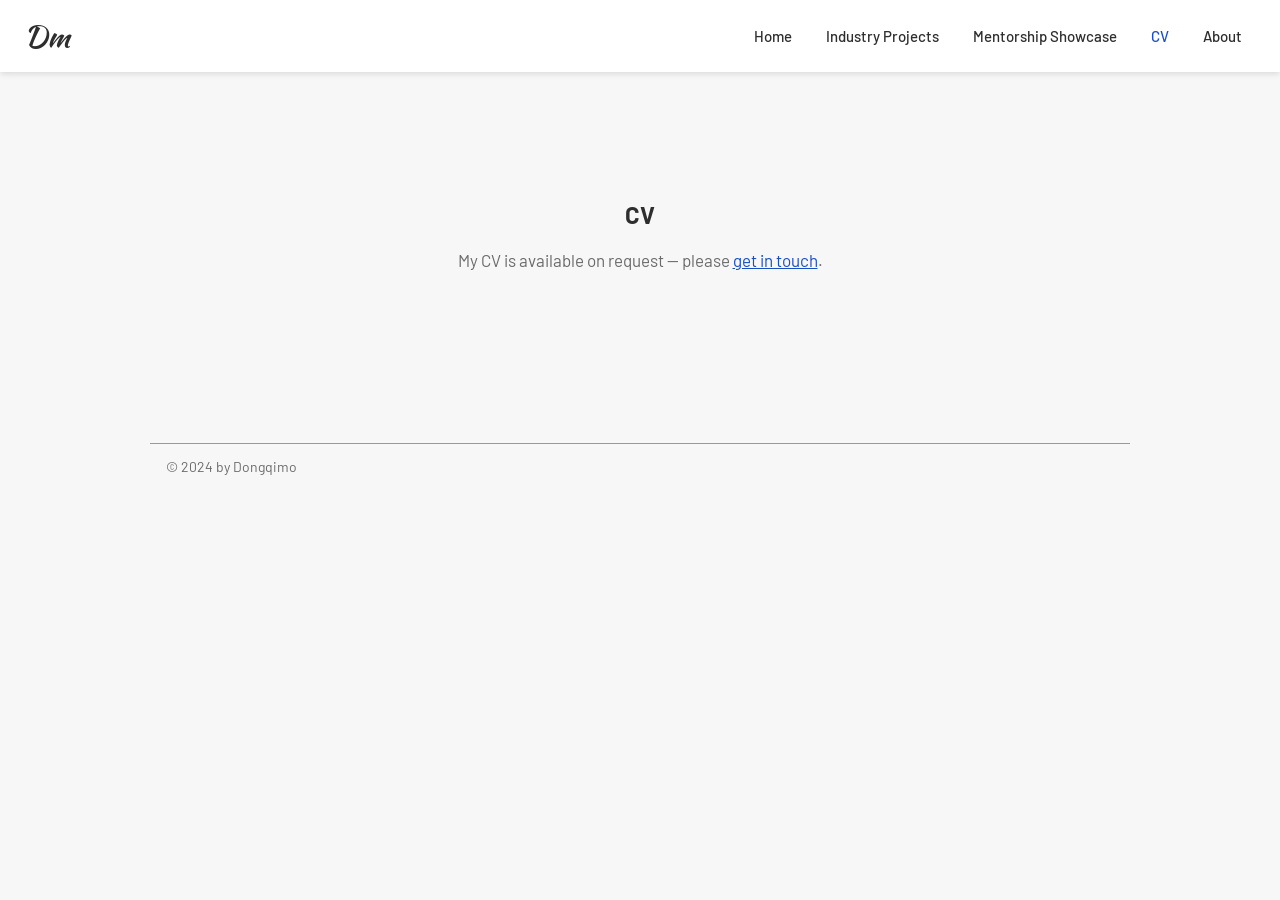
==== cv.html @ 8e10548a "Rebuild Wix portfolio as a static GitHub Pages site Co-Authored-By: Claude Opus 5.5 <noreply@anthrop" ====
<!doctype html>
<html lang="en">
<head>
<meta charset="utf-8">
<meta name="viewport" content="width=device-width, initial-scale=1">
<title>CV | Dongqi Mo</title>
<meta name="description" content="Dongqi Mo — UI/UX designer and XR researcher, MFA in Design, University of California, Davis.">
<link rel="preconnect" href="https://fonts.googleapis.com">
<link rel="preconnect" href="https://fonts.gstatic.com" crossorigin>
<link href="https://fonts.googleapis.com/css2?family=Barlow:wght@300;400;500;600;700&family=Kaushan+Script&display=swap" rel="stylesheet">
<link rel="stylesheet" href="css/style.css">
<link rel="icon" href="favicon.svg" type="image/svg+xml">
</head>
<body class="">
<header class="site-header">
  <div class="inner">
    <a class="logo" href="index.html" aria-label="Dongqi Mo — home">Dm</a>
    <nav class="nav" aria-label="Main">
      <a href="index.html">Home</a>
      <a href="industry-projects.html">Industry Projects</a>
      <a href="mentorship-showcase.html">Mentorship Showcase</a>
      <a href="cv.html" aria-current="page">CV</a>
      <a href="about.html">About</a>
    </nav>
  </div>
</header>
<main>
<div class="container">
  <div class="cv-empty">
    <h2>CV</h2>
    <!-- 把你的简历 PDF 放到仓库根目录并命名为 cv.pdf，然后删除下面这行注释符号，即可显示内嵌简历。
    <div class="embed" style="aspect-ratio: 8.5/11"><iframe src="cv.pdf" title="CV"></iframe></div>
    -->
    <p class="muted">My CV is available on request — please <a href="about.html">get in touch</a>.</p>
  </div>
</div>
</main>
<footer class="site-footer">
  <div class="container"><p>© 2024 by Dongqimo</p></div>
</footer>
</body>
</html>
---- css/style.css ----
/* Dongqi Mo — portfolio */
:root {
  --bg: #f7f7f7;
  --surface: #ffffff;
  --panel: #efefef;
  --text: #2f2e2e;
  --muted: #6b6b6b;
  --line: #d4d4d4;
  --link: #1a4fc4;
  --accent: #1a5fc4;
  --max: 980px;
  --header-h: 72px;
}
body.theme-family { --accent: #f2a900; }
body.theme-comb { --accent: #f06a1d; }

* { box-sizing: border-box; }
html { scroll-behavior: smooth; scroll-padding-top: calc(var(--header-h) + 16px); }
body {
  margin: 0;
  background: var(--bg);
  color: var(--text);
  font-family: "Barlow", "Helvetica Neue", Arial, sans-serif;
  font-size: 17px;
  line-height: 1.6;
  -webkit-font-smoothing: antialiased;
}
img, video, iframe { max-width: 100%; display: block; }
a { color: var(--link); }
h1, h2, h3, h4 { line-height: 1.25; margin: 0; }

/* ---------- header ---------- */
.site-header {
  position: sticky; top: 0; z-index: 10;
  background: var(--surface);
  box-shadow: 0 2px 6px rgba(0,0,0,.12);
}
.site-header .inner {
  max-width: 1440px; margin: 0 auto; padding: 0 24px;
  height: var(--header-h);
  display: flex; align-items: center; justify-content: space-between; gap: 16px;
}
.logo {
  font-family: "Kaushan Script", cursive;
  font-size: 30px; color: var(--text); text-decoration: none; line-height: 1;
}
.nav { display: flex; gap: 6px; flex-wrap: wrap; justify-content: flex-end; }
.nav a {
  color: var(--text); text-decoration: none; font-size: 15px; font-weight: 500;
  padding: 6px 14px; border-radius: 4px;
}
.nav a:hover { color: var(--link); }
.nav a[aria-current="page"] { color: var(--link); }

/* ---------- layout ---------- */
main { padding: 48px 0 32px; }
.container { max-width: var(--max); margin: 0 auto; padding: 0 16px; }
.section { margin-top: 64px; }
.section:first-child { margin-top: 0; }
.divider { border: 0; border-top: 1px solid var(--line); margin: 48px 0; }

.site-footer .container { border-top: 1px solid #9a9a9a; padding-top: 12px; padding-bottom: 32px; }
.site-footer p { margin: 0; color: var(--muted); font-size: 14px; }

/* ---------- home ---------- */
.intro { display: grid; grid-template-columns: 394fr 505fr; gap: 80px; align-items: start; }
.intro img { width: 100%; height: auto; aspect-ratio: 394/527; object-fit: cover; }
.intro p { margin: 0 0 1.4em; font-size: 18px; }
.intro strong { color: var(--link); }

.section-title { font-size: 30px; font-weight: 700; margin-bottom: 28px; }

.project-list { display: flex; flex-direction: column; gap: 56px; }
.project-item { display: grid; grid-template-columns: 450fr 505fr; gap: 25px; align-items: start; }
.project-item .thumb { display: block; overflow: hidden; }
.project-item .thumb img, .project-item .thumb video { width: 100%; height: auto; transition: transform .4s; }
.project-item .thumb:hover img, .project-item .thumb:hover video { transform: scale(1.03); }
.project-item h3 { font-size: 20px; font-weight: 600; margin-bottom: 14px; }
.project-item h3 a { color: var(--text); text-decoration: none; }
.project-item h3 a:hover { text-decoration: underline; }
.project-item h3 .view { color: var(--link); text-decoration: underline; }
.project-item ul { margin: 0; padding-left: 24px; color: var(--muted); font-weight: 300; }
.project-item li { margin-bottom: 4px; }

/* ---------- industry projects ---------- */
.site-grid { display: grid; grid-template-columns: 1fr 1fr; gap: 40px 48px; }
.site-card { display: block; text-align: center; color: var(--text); text-decoration: none; }
.site-card img { width: 100%; aspect-ratio: 2.1/1; object-fit: cover; object-position: top; box-shadow: 0 1px 4px rgba(0,0,0,.12); transition: box-shadow .3s; }
.site-card:hover img { box-shadow: 0 6px 20px rgba(0,0,0,.18); }
.site-card span { display: inline-block; margin-top: 14px; font-size: 20px; text-decoration: underline; }

/* ---------- mentorship ---------- */
.lead-row { display: grid; grid-template-columns: 160px 1fr; gap: 24px; }
.lead-row h2 { font-size: 24px; }
.lead-row p { margin: 0; }
.subhead { font-size: 24px; font-weight: 700; margin-bottom: 16px; }
.mosaic { display: grid; gap: 0; }
.mosaic img { width: 100%; height: 100%; object-fit: cover; }
.mosaic.cols-3 { grid-template-columns: repeat(3, 1fr); }
.mosaic.cols-2 { grid-template-columns: repeat(2, 1fr); }

/* ---------- about ---------- */
.about { max-width: 640px; margin: 40px auto 0; text-align: center; }
.about p { font-size: 18px; }
.contact-grid { display: grid; grid-template-columns: repeat(3, 1fr); gap: 24px; margin-top: 48px; text-align: center; }
.contact-grid h3 { font-size: 20px; margin-bottom: 8px; }
.contact-grid a { color: var(--text); }
.contact-grid img { width: 25px; height: 25px; margin: 0 auto; }

.cv-empty { text-align: center; padding: 80px 0 120px; }
.cv-empty h2 { font-size: 24px; margin-bottom: 12px; }
.button {
  display: inline-block; padding: 10px 22px; border-radius: 4px;
  background: var(--link); color: #fff; text-decoration: none; font-weight: 600;
}

/* ---------- case study pages ---------- */
.cs-hero img, .cs-hero video { width: 100%; height: auto; }
.cs-meta { display: grid; grid-template-columns: 1fr 1fr; gap: 24px; margin-top: 20px; }
.cs-meta h2 { font-size: 24px; }
.cs-meta p { margin: 4px 0 0; font-size: 14px; color: var(--muted); }

.label { font-size: 13px; font-weight: 700; text-transform: uppercase; letter-spacing: .02em; margin-bottom: 8px; }
.label.plain { text-transform: none; }
.headline { font-size: 26px; font-weight: 700; color: var(--accent); margin-bottom: 20px; }
.prose p { margin: 0 0 1em; }
.prose ul, ul.bullets { padding-left: 22px; margin: 0; }
.prose li, ul.bullets li { margin-bottom: 14px; }
.hl { color: var(--accent); }
.hl-b { color: var(--accent); font-weight: 700; }
.muted { color: var(--muted); }
.light { font-weight: 300; }

.tech { display: flex; align-items: center; gap: 36px; flex-wrap: wrap; margin-top: 12px; }
.tech img { height: auto; }

/* grey insight panels: big title left, text right */
.panels { display: flex; flex-direction: column; gap: 32px; }
.panel { display: grid; grid-template-columns: 1fr 1fr; gap: 32px; align-items: center; background: var(--panel); padding: 44px 24px; }
.panel h2 { font-size: 22px; font-weight: 700; text-transform: uppercase; }
.panel .body { font-weight: 300; }
.panel .body p { margin: 0 0 1em; }
.panel .body p:last-child { margin-bottom: 0; }
.panel .body b { color: var(--accent); font-weight: 700; }
.panel.no-bg { background: transparent; }

/* feature rows: text + phone images */
.feature { display: grid; grid-template-columns: 1fr 1fr; gap: 40px; align-items: center; margin: 56px 0; }
.feature.reverse .feature-text { order: 2; }
.feature-text { padding: 0 24px; }
.feature-text h3 { font-size: 18px; font-weight: 700; color: var(--accent); margin-bottom: 14px; }
.feature-text li { font-weight: 300; }
.feature-media { display: flex; justify-content: center; gap: 14px; position: relative; }
.feature-media img, .feature-media video { width: auto; max-height: 420px; position: relative; z-index: 1; }
.feature-media.blob::before {
  content: ""; position: absolute; width: 300px; max-width: 80%; aspect-ratio: 1; border-radius: 50%;
  background: color-mix(in srgb, var(--accent) 35%, white); top: 50%; left: 50%; transform: translate(-50%, -50%);
}

.proto { display: grid; grid-template-columns: 1fr 1fr; gap: 40px; align-items: center; margin: 48px 0; }
.proto.reverse .proto-text { order: -1; }
.proto-media { display: flex; align-items: center; justify-content: space-between; gap: 12px; }
.proto-media img { width: 40%; height: auto; }
.proto-media .arrow { font-size: 40px; line-height: 1; color: var(--text); }
.proto-text h3 { font-size: 18px; font-weight: 700; margin-bottom: 12px; }
.proto-text li { font-weight: 300; }

.row { display: flex; gap: 16px; align-items: flex-start; justify-content: space-between; }
.row > * { min-width: 0; }
.row img { width: 100%; height: auto; }
.screens { display: grid; gap: 12px; grid-template-columns: repeat(var(--n, 5), 1fr); }
.screens img { width: 100%; height: auto; }
.logos { display: flex; align-items: center; justify-content: space-around; gap: 24px; flex-wrap: wrap; margin: 24px 0 32px; }
.logos img { max-height: 110px; width: auto; }

.split { display: grid; grid-template-columns: 347fr 590fr; gap: 44px; align-items: start; }
.split figure { margin: 0; text-align: center; }
.split figcaption { color: var(--muted); font-size: 14px; margin-top: 8px; }

.full-bleed { width: 100vw; position: relative; left: 50%; margin-left: -50vw; }
.full-bleed img { width: 100%; height: auto; }

.embed { position: relative; width: 100%; aspect-ratio: 16/9; background: #000; }
.embed iframe { position: absolute; inset: 0; width: 100%; height: 100%; border: 0; }
.embed.figma { background: #fff; border: 1px solid rgba(0,0,0,.1); }

/* comb page extras */
.num { color: var(--accent); font-size: 26px; font-weight: 700; line-height: 1.1; }
.solutions { display: grid; grid-template-columns: 200px repeat(3, 1fr); gap: 20px; align-items: start; }
.solutions h2 { font-size: 22px; text-transform: uppercase; padding-top: 34px; }
.solutions .n { font-size: 18px; margin-bottom: 8px; }
.solutions p { margin: 0; font-weight: 300; }

.process-steps { display: grid; grid-template-columns: repeat(4, 1fr); text-align: center; font-size: 14px; }
.process-steps b { display: block; font-size: 14px; }
.process-steps span { display: block; color: var(--muted); font-weight: 300; }

.chart-wrap { display: grid; grid-template-columns: 1fr 1fr; gap: 48px; align-items: end; }
.bars { display: flex; align-items: flex-end; gap: 16px; height: 220px; padding: 0 8px; }
.bar { flex: 1; display: flex; flex-direction: column; align-items: center; height: 100%; justify-content: flex-end; }
.bar .fill { width: 100%; color: #fff; font-weight: 600; text-align: center; font-size: 14px; display: flex; align-items: flex-end; justify-content: center; padding-bottom: 4px; }
.bar .key { margin-top: 6px; font-weight: 600; }
.legend { list-style: none; margin: 0; padding: 0; }
.legend li { display: flex; gap: 14px; margin-bottom: 10px; color: var(--muted); }
.legend li b { width: 14px; font-weight: 500; }
.legend li.em { font-weight: 700; }

.personas { display: grid; grid-template-columns: 1fr 1fr; gap: 32px; }
.persona { display: grid; grid-template-columns: 1fr 1fr; gap: 16px; align-items: center; }
.persona figure { margin: 0; text-align: center; font-size: 14px; }
.persona figure img { width: 100%; max-width: 200px; margin: 0 auto 8px; border-radius: 50%; }
.persona .cards { display: flex; flex-direction: column; gap: 12px; }
.persona .card { background: #efefef; border-radius: 10px; padding: 10px 12px; font-size: 13px; color: var(--muted); line-height: 1.45; }
.persona .card b { display: block; color: var(--text); margin-bottom: 4px; }

.compare { display: grid; grid-template-columns: 2fr 1fr; gap: 24px; align-items: center; }
.compare .box { border-radius: 14px; padding: 16px 22px; margin-bottom: 20px; font-size: 14px; }
.compare .box.good { background: #e8f5ec; }
.compare .box.bad { background: #fbe1d4; }
.compare .box b { display: block; margin-bottom: 6px; }
.compare .box ul { margin: 0; padding-left: 20px; color: var(--muted); }
.compare .box li { margin-bottom: 4px; }

.design-system { display: flex; flex-direction: column; gap: 24px; background: #fff; padding: 24px; }
.ds-row { display: flex; gap: 24px; align-items: center; justify-content: space-between; }
.ds-row img { height: auto; min-width: 0; }
.stack { display: flex; flex-direction: column; gap: 12px; }

.strip { display: flex; gap: 10px; overflow-x: auto; padding-bottom: 8px; scroll-snap-type: x mandatory; }
.strip img { width: 163px; flex: 0 0 auto; height: auto; scroll-snap-align: start; }

.longform img { width: 100%; height: auto; margin-bottom: 23px; }

/* ---------- responsive ---------- */
@media (max-width: 820px) {
  :root { --header-h: auto; }
  body { font-size: 16px; }
  .site-header .inner { flex-direction: column; align-items: flex-start; padding: 10px 16px; gap: 4px; }
  .nav { justify-content: flex-start; gap: 0; margin-left: -10px; }
  .nav a { padding: 4px 10px; font-size: 14px; }
  main { padding-top: 28px; }
  .intro, .project-item, .site-grid, .lead-row, .panel, .feature, .proto, .split,
  .chart-wrap, .personas, .compare, .contact-grid { grid-template-columns: 1fr; }
  .intro { gap: 28px; }
  .feature.reverse .feature-text, .proto.reverse .proto-text { order: 0; }
  .feature-text { padding: 0; }
  .panel { gap: 12px; padding: 28px 20px; }
  .solutions { grid-template-columns: 1fr; }
  .solutions h2 { padding-top: 0; }
  .screens { grid-template-columns: repeat(3, 1fr); }
  .process-steps { grid-template-columns: repeat(2, 1fr); gap: 16px; }
  .ds-row { flex-wrap: wrap; justify-content: center; }
  .ds-row img { max-width: 45%; }
  .row { flex-wrap: wrap; justify-content: center; }
  .mosaic.cols-3 { grid-template-columns: 1fr; }
  .mosaic.cols-2 { grid-template-columns: 1fr; }
  .section { margin-top: 44px; }
}
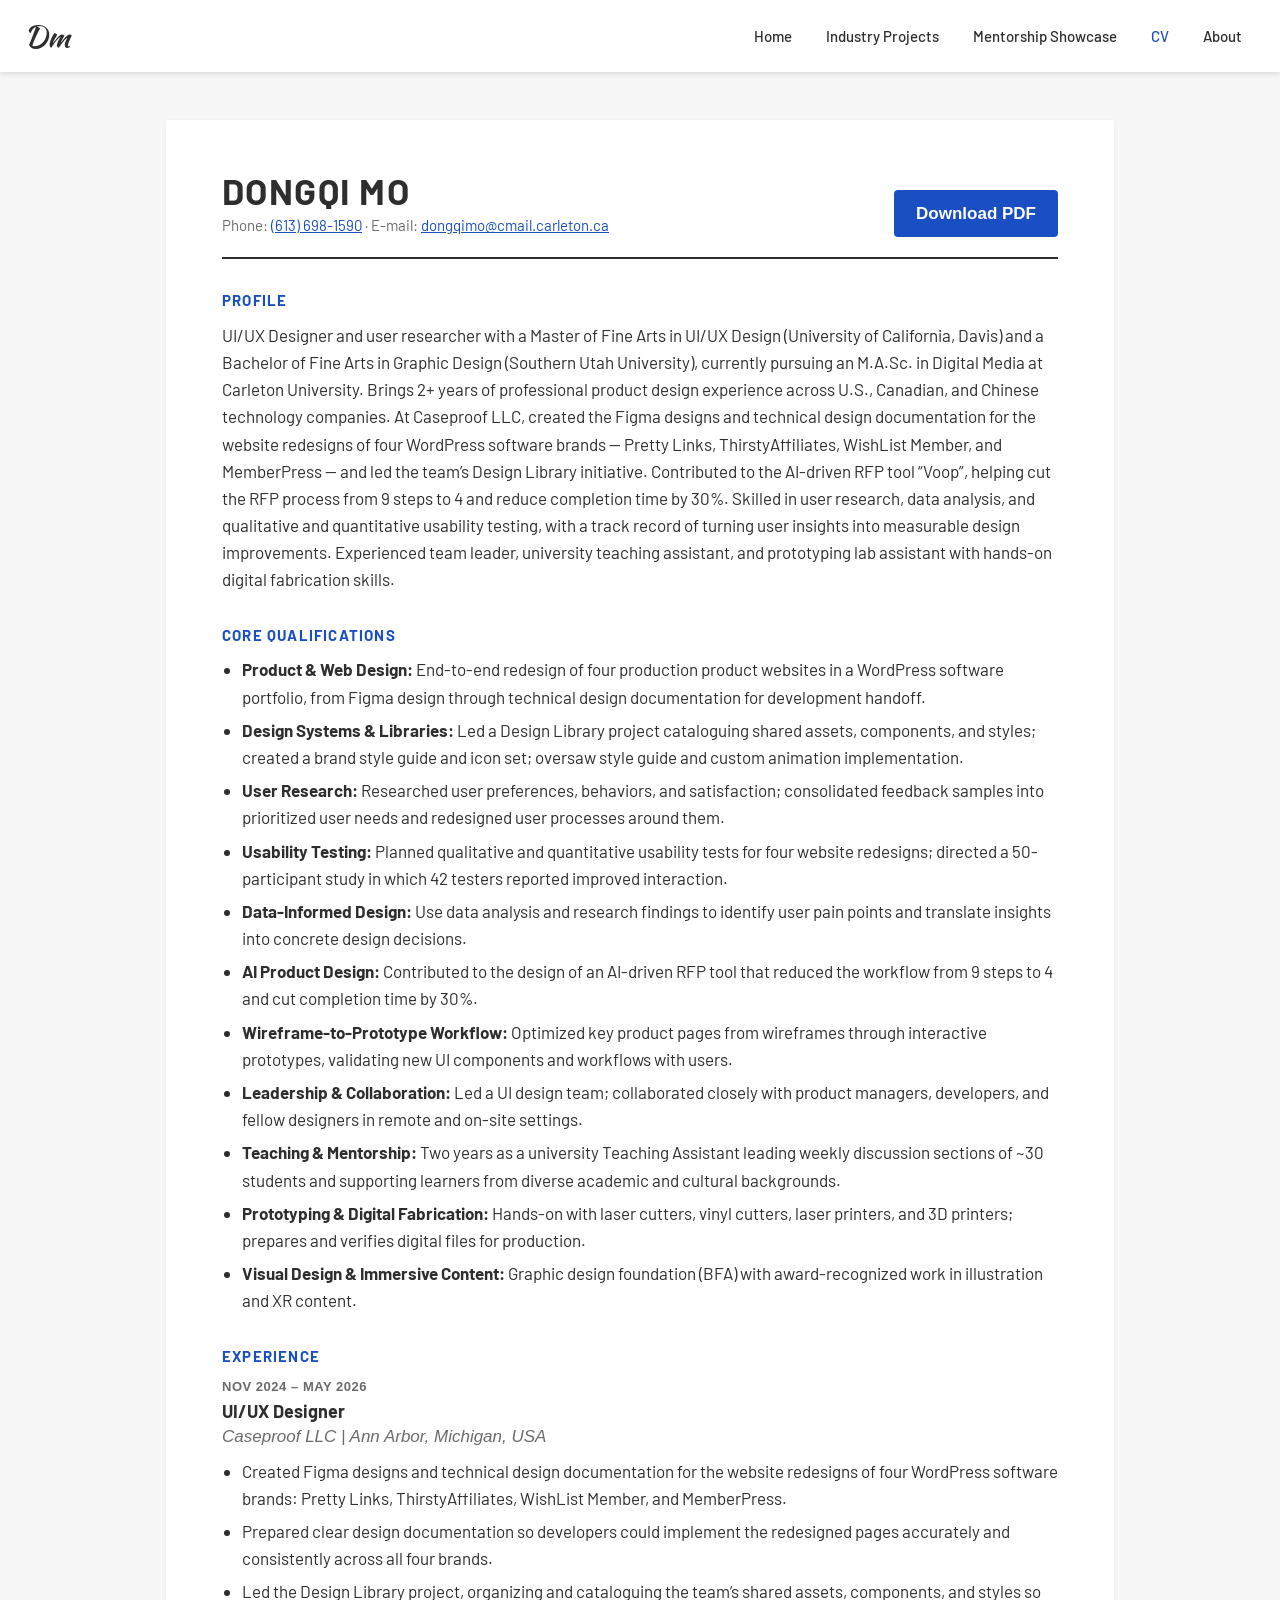
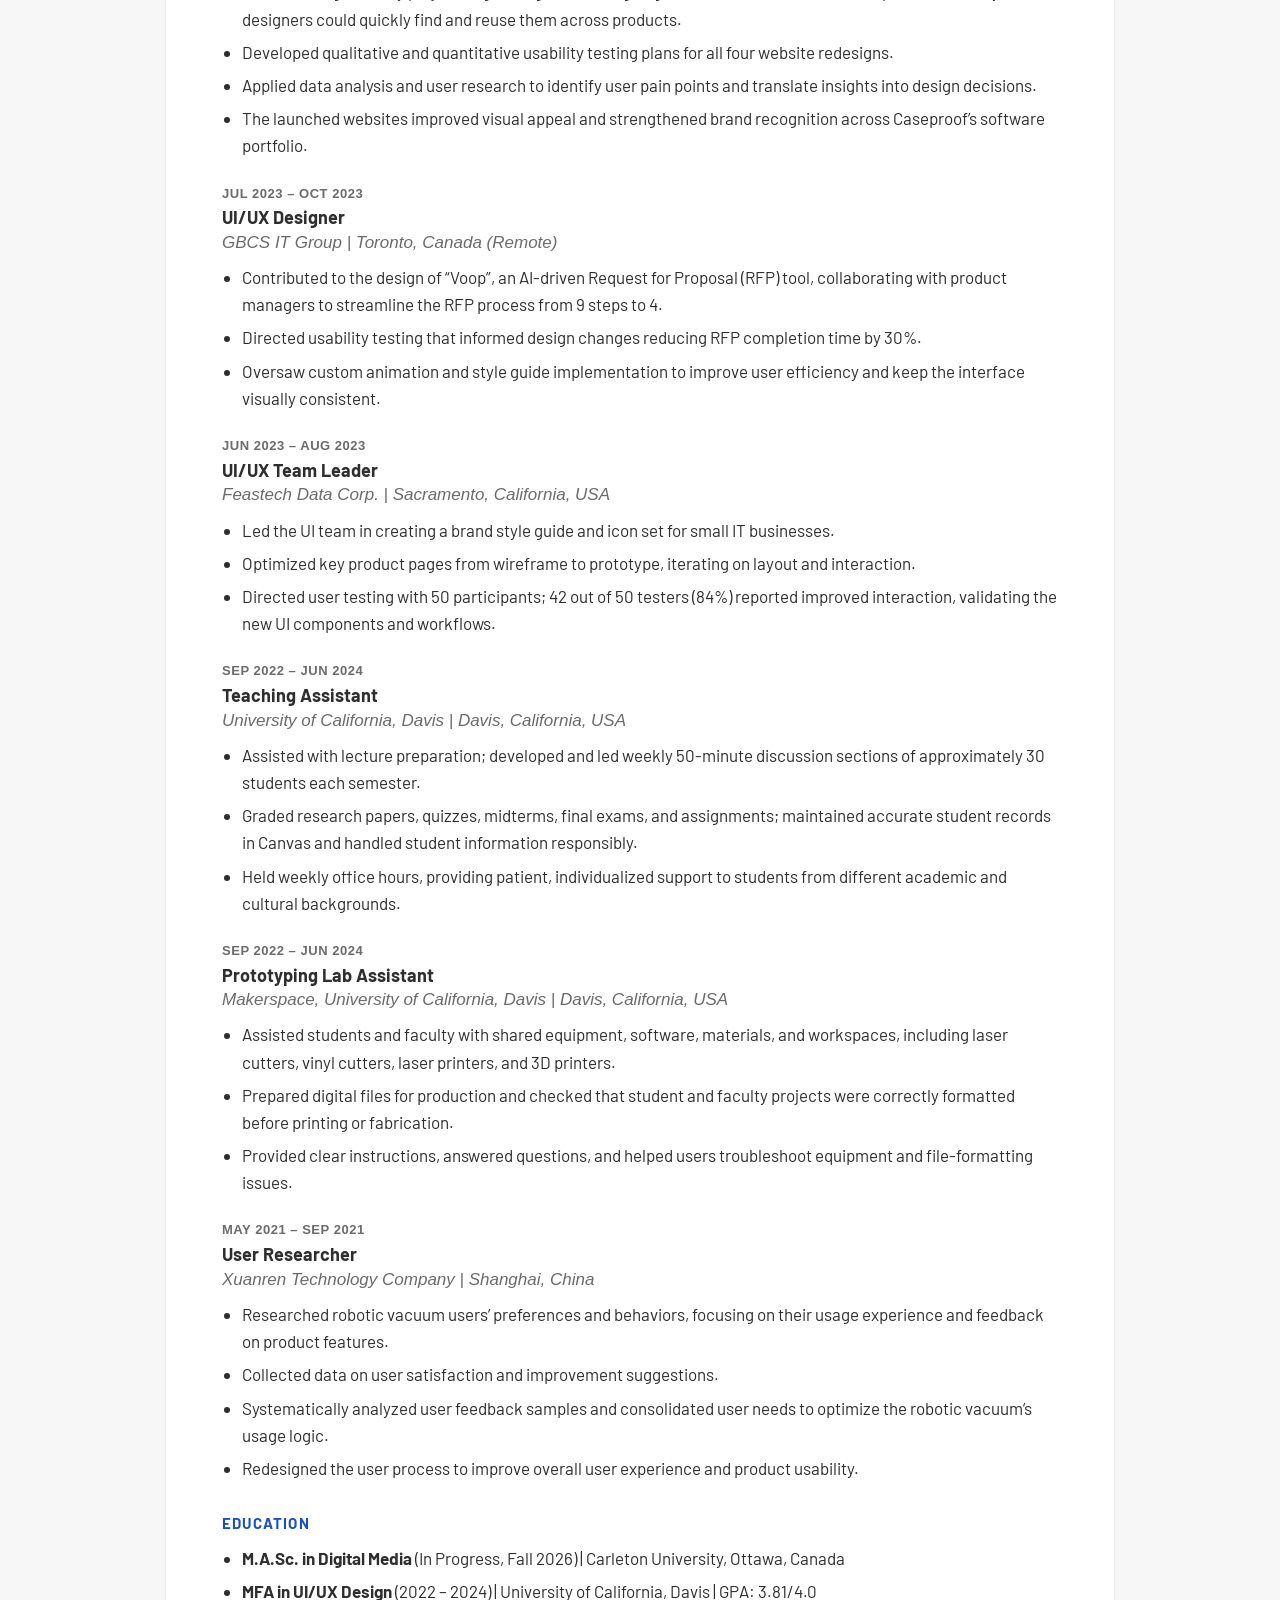
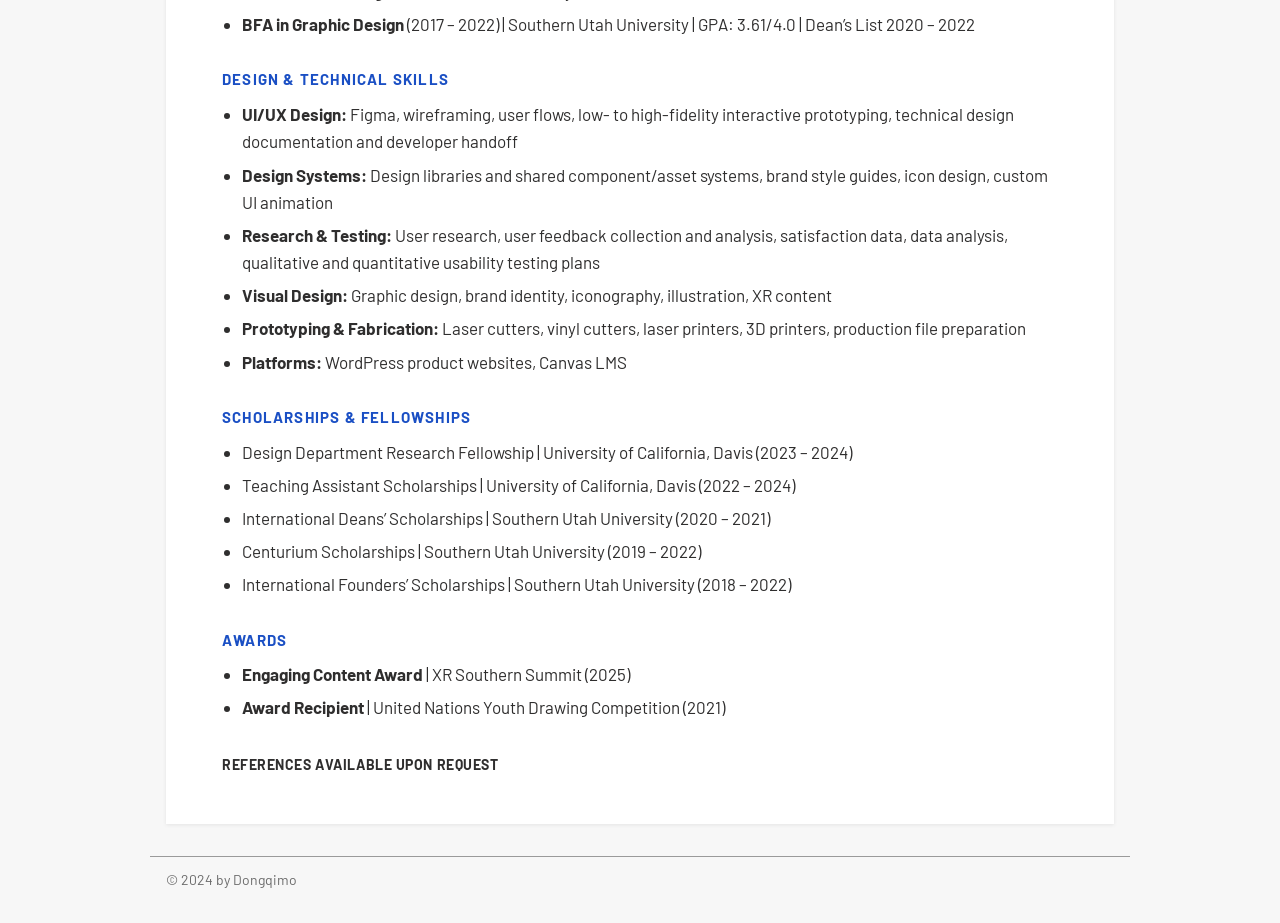
==== commit c4ab2a58: "Update Industry Projects with four Caseproof sites; add CV from resume - Industry Projects: MemberPr" ====
--- a/cv.html
+++ b/cv.html
@@ -26,13 +26,147 @@
 </header>
 <main>
 <div class="container">
-  <div class="cv-empty">
-    <h2>CV</h2>
-    <!-- 把你的简历 PDF 放到仓库根目录并命名为 cv.pdf，然后删除下面这行注释符号，即可显示内嵌简历。
-    <div class="embed" style="aspect-ratio: 8.5/11"><iframe src="cv.pdf" title="CV"></iframe></div>
-    -->
-    <p class="muted">My CV is available on request — please <a href="about.html">get in touch</a>.</p>
-  </div>
+  <article class="cv">
+    <header class="cv-head">
+      <div>
+        <h1>Dongqi Mo</h1>
+        <p class="cv-contact">Phone: <a href="tel:+16136981590">(613) 698-1590</a> · E-mail: <a href="mailto:dongqimo@cmail.carleton.ca">dongqimo@cmail.carleton.ca</a></p>
+      </div>
+      <a class="button" href="Dongqi_Mo_Resume.pdf" download>Download PDF</a>
+    </header>
+
+    <section>
+      <h2>Profile</h2>
+      <p>UI/UX Designer and user researcher with a Master of Fine Arts in UI/UX Design (University of California, Davis) and a Bachelor of Fine Arts in Graphic Design (Southern Utah University), currently pursuing an M.A.Sc. in Digital Media at Carleton University. Brings 2+ years of professional product design experience across U.S., Canadian, and Chinese technology companies. At Caseproof LLC, created the Figma designs and technical design documentation for the website redesigns of four WordPress software brands — Pretty Links, ThirstyAffiliates, WishList Member, and MemberPress — and led the team’s Design Library initiative. Contributed to the AI-driven RFP tool “Voop”, helping cut the RFP process from 9 steps to 4 and reduce completion time by 30%. Skilled in user research, data analysis, and qualitative and quantitative usability testing, with a track record of turning user insights into measurable design improvements. Experienced team leader, university teaching assistant, and prototyping lab assistant with hands-on digital fabrication skills.</p>
+    </section>
+
+    <section>
+      <h2>Core Qualifications</h2>
+      <ul>
+        <li><b>Product &amp; Web Design:</b> End-to-end redesign of four production product websites in a WordPress software portfolio, from Figma design through technical design documentation for development handoff.</li>
+        <li><b>Design Systems &amp; Libraries:</b> Led a Design Library project cataloguing shared assets, components, and styles; created a brand style guide and icon set; oversaw style guide and custom animation implementation.</li>
+        <li><b>User Research:</b> Researched user preferences, behaviors, and satisfaction; consolidated feedback samples into prioritized user needs and redesigned user processes around them.</li>
+        <li><b>Usability Testing:</b> Planned qualitative and quantitative usability tests for four website redesigns; directed a 50-participant study in which 42 testers reported improved interaction.</li>
+        <li><b>Data-Informed Design:</b> Use data analysis and research findings to identify user pain points and translate insights into concrete design decisions.</li>
+        <li><b>AI Product Design:</b> Contributed to the design of an AI-driven RFP tool that reduced the workflow from 9 steps to 4 and cut completion time by 30%.</li>
+        <li><b>Wireframe-to-Prototype Workflow:</b> Optimized key product pages from wireframes through interactive prototypes, validating new UI components and workflows with users.</li>
+        <li><b>Leadership &amp; Collaboration:</b> Led a UI design team; collaborated closely with product managers, developers, and fellow designers in remote and on-site settings.</li>
+        <li><b>Teaching &amp; Mentorship:</b> Two years as a university Teaching Assistant leading weekly discussion sections of ~30 students and supporting learners from diverse academic and cultural backgrounds.</li>
+        <li><b>Prototyping &amp; Digital Fabrication:</b> Hands-on with laser cutters, vinyl cutters, laser printers, and 3D printers; prepares and verifies digital files for production.</li>
+        <li><b>Visual Design &amp; Immersive Content:</b> Graphic design foundation (BFA) with award-recognized work in illustration and XR content.</li>
+      </ul>
+    </section>
+
+    <section>
+      <h2>Experience</h2>
+      <div class="job">
+        <p class="date">Nov 2024 – May 2026</p>
+        <h3>UI/UX Designer</h3>
+        <p class="org">Caseproof LLC | Ann Arbor, Michigan, USA</p>
+        <ul>
+          <li>Created Figma designs and technical design documentation for the website redesigns of four WordPress software brands: Pretty Links, ThirstyAffiliates, WishList Member, and MemberPress.</li>
+          <li>Prepared clear design documentation so developers could implement the redesigned pages accurately and consistently across all four brands.</li>
+          <li>Led the Design Library project, organizing and cataloguing the team’s shared assets, components, and styles so designers could quickly find and reuse them across products.</li>
+          <li>Developed qualitative and quantitative usability testing plans for all four website redesigns.</li>
+          <li>Applied data analysis and user research to identify user pain points and translate insights into design decisions.</li>
+          <li>The launched websites improved visual appeal and strengthened brand recognition across Caseproof’s software portfolio.</li>
+        </ul>
+      </div>
+      <div class="job">
+        <p class="date">Jul 2023 – Oct 2023</p>
+        <h3>UI/UX Designer</h3>
+        <p class="org">GBCS IT Group | Toronto, Canada (Remote)</p>
+        <ul>
+          <li>Contributed to the design of “Voop”, an AI-driven Request for Proposal (RFP) tool, collaborating with product managers to streamline the RFP process from 9 steps to 4.</li>
+          <li>Directed usability testing that informed design changes reducing RFP completion time by 30%.</li>
+          <li>Oversaw custom animation and style guide implementation to improve user efficiency and keep the interface visually consistent.</li>
+        </ul>
+      </div>
+      <div class="job">
+        <p class="date">Jun 2023 – Aug 2023</p>
+        <h3>UI/UX Team Leader</h3>
+        <p class="org">Feastech Data Corp. | Sacramento, California, USA</p>
+        <ul>
+          <li>Led the UI team in creating a brand style guide and icon set for small IT businesses.</li>
+          <li>Optimized key product pages from wireframe to prototype, iterating on layout and interaction.</li>
+          <li>Directed user testing with 50 participants; 42 out of 50 testers (84%) reported improved interaction, validating the new UI components and workflows.</li>
+        </ul>
+      </div>
+      <div class="job">
+        <p class="date">Sep 2022 – Jun 2024</p>
+        <h3>Teaching Assistant</h3>
+        <p class="org">University of California, Davis | Davis, California, USA</p>
+        <ul>
+          <li>Assisted with lecture preparation; developed and led weekly 50-minute discussion sections of approximately 30 students each semester.</li>
+          <li>Graded research papers, quizzes, midterms, final exams, and assignments; maintained accurate student records in Canvas and handled student information responsibly.</li>
+          <li>Held weekly office hours, providing patient, individualized support to students from different academic and cultural backgrounds.</li>
+        </ul>
+      </div>
+      <div class="job">
+        <p class="date">Sep 2022 – Jun 2024</p>
+        <h3>Prototyping Lab Assistant</h3>
+        <p class="org">Makerspace, University of California, Davis | Davis, California, USA</p>
+        <ul>
+          <li>Assisted students and faculty with shared equipment, software, materials, and workspaces, including laser cutters, vinyl cutters, laser printers, and 3D printers.</li>
+          <li>Prepared digital files for production and checked that student and faculty projects were correctly formatted before printing or fabrication.</li>
+          <li>Provided clear instructions, answered questions, and helped users troubleshoot equipment and file-formatting issues.</li>
+        </ul>
+      </div>
+      <div class="job">
+        <p class="date">May 2021 – Sep 2021</p>
+        <h3>User Researcher</h3>
+        <p class="org">Xuanren Technology Company | Shanghai, China</p>
+        <ul>
+          <li>Researched robotic vacuum users’ preferences and behaviors, focusing on their usage experience and feedback on product features.</li>
+          <li>Collected data on user satisfaction and improvement suggestions.</li>
+          <li>Systematically analyzed user feedback samples and consolidated user needs to optimize the robotic vacuum’s usage logic.</li>
+          <li>Redesigned the user process to improve overall user experience and product usability.</li>
+        </ul>
+      </div>
+    </section>
+
+    <section>
+      <h2>Education</h2>
+      <ul>
+        <li><b>M.A.Sc. in Digital Media</b> (In Progress, Fall 2026) | Carleton University, Ottawa, Canada</li>
+        <li><b>MFA in UI/UX Design</b> (2022 – 2024) | University of California, Davis | GPA: 3.81/4.0</li>
+        <li><b>BFA in Graphic Design</b> (2017 – 2022) | Southern Utah University | GPA: 3.61/4.0 | Dean’s List 2020 – 2022</li>
+      </ul>
+    </section>
+
+    <section>
+      <h2>Design &amp; Technical Skills</h2>
+      <ul>
+        <li><b>UI/UX Design:</b> Figma, wireframing, user flows, low- to high-fidelity interactive prototyping, technical design documentation and developer handoff</li>
+        <li><b>Design Systems:</b> Design libraries and shared component/asset systems, brand style guides, icon design, custom UI animation</li>
+        <li><b>Research &amp; Testing:</b> User research, user feedback collection and analysis, satisfaction data, data analysis, qualitative and quantitative usability testing plans</li>
+        <li><b>Visual Design:</b> Graphic design, brand identity, iconography, illustration, XR content</li>
+        <li><b>Prototyping &amp; Fabrication:</b> Laser cutters, vinyl cutters, laser printers, 3D printers, production file preparation</li>
+        <li><b>Platforms:</b> WordPress product websites, Canvas LMS</li>
+      </ul>
+    </section>
+
+    <section>
+      <h2>Scholarships &amp; Fellowships</h2>
+      <ul>
+        <li>Design Department Research Fellowship | University of California, Davis (2023 – 2024)</li>
+        <li>Teaching Assistant Scholarships | University of California, Davis (2022 – 2024)</li>
+        <li>International Deans’ Scholarships | Southern Utah University (2020 – 2021)</li>
+        <li>Centurium Scholarships | Southern Utah University (2019 – 2022)</li>
+        <li>International Founders’ Scholarships | Southern Utah University (2018 – 2022)</li>
+      </ul>
+    </section>
+
+    <section>
+      <h2>Awards</h2>
+      <ul>
+        <li><b>Engaging Content Award</b> | XR Southern Summit (2025)</li>
+        <li><b>Award Recipient</b> | United Nations Youth Drawing Competition (2021)</li>
+      </ul>
+    </section>
+
+    <p class="cv-foot">References available upon request</p>
+  </article>
 </div>
 </main>
 <footer class="site-footer">
--- a/css/style.css
+++ b/css/style.css
@@ -256,3 +256,23 @@
   .mosaic.cols-2 { grid-template-columns: 1fr; }
   .section { margin-top: 44px; }
 }
+
+/* ---------- CV ---------- */
+.cv { background: var(--surface); padding: 48px 56px; box-shadow: 0 1px 4px rgba(0,0,0,.08); }
+.cv-head { display: flex; justify-content: space-between; align-items: flex-end; gap: 16px; flex-wrap: wrap; border-bottom: 2px solid var(--text); padding-bottom: 20px; }
+.cv-head h1 { font-size: 36px; font-weight: 700; text-transform: uppercase; letter-spacing: .04em; }
+.cv-contact { margin: 6px 0 0; color: var(--muted); font-size: 15px; }
+.cv section { margin-top: 32px; }
+.cv h2 { font-size: 15px; font-weight: 700; text-transform: uppercase; letter-spacing: .08em; color: var(--link); margin-bottom: 12px; }
+.cv p { margin: 0; }
+.cv ul { margin: 0; padding-left: 20px; }
+.cv li { margin-bottom: 6px; }
+.cv .job { margin-bottom: 24px; }
+.cv .date { font-size: 13px; font-weight: 600; text-transform: uppercase; color: var(--muted); letter-spacing: .04em; }
+.cv h3 { font-size: 18px; font-weight: 700; margin-top: 2px; }
+.cv .org { font-style: italic; color: var(--muted); margin-bottom: 8px; }
+.cv-foot { margin-top: 32px !important; font-weight: 700; text-transform: uppercase; font-size: 14px; letter-spacing: .04em; }
+@media (max-width: 820px) {
+  .cv { padding: 28px 20px; }
+  .cv-head h1 { font-size: 28px; }
+}
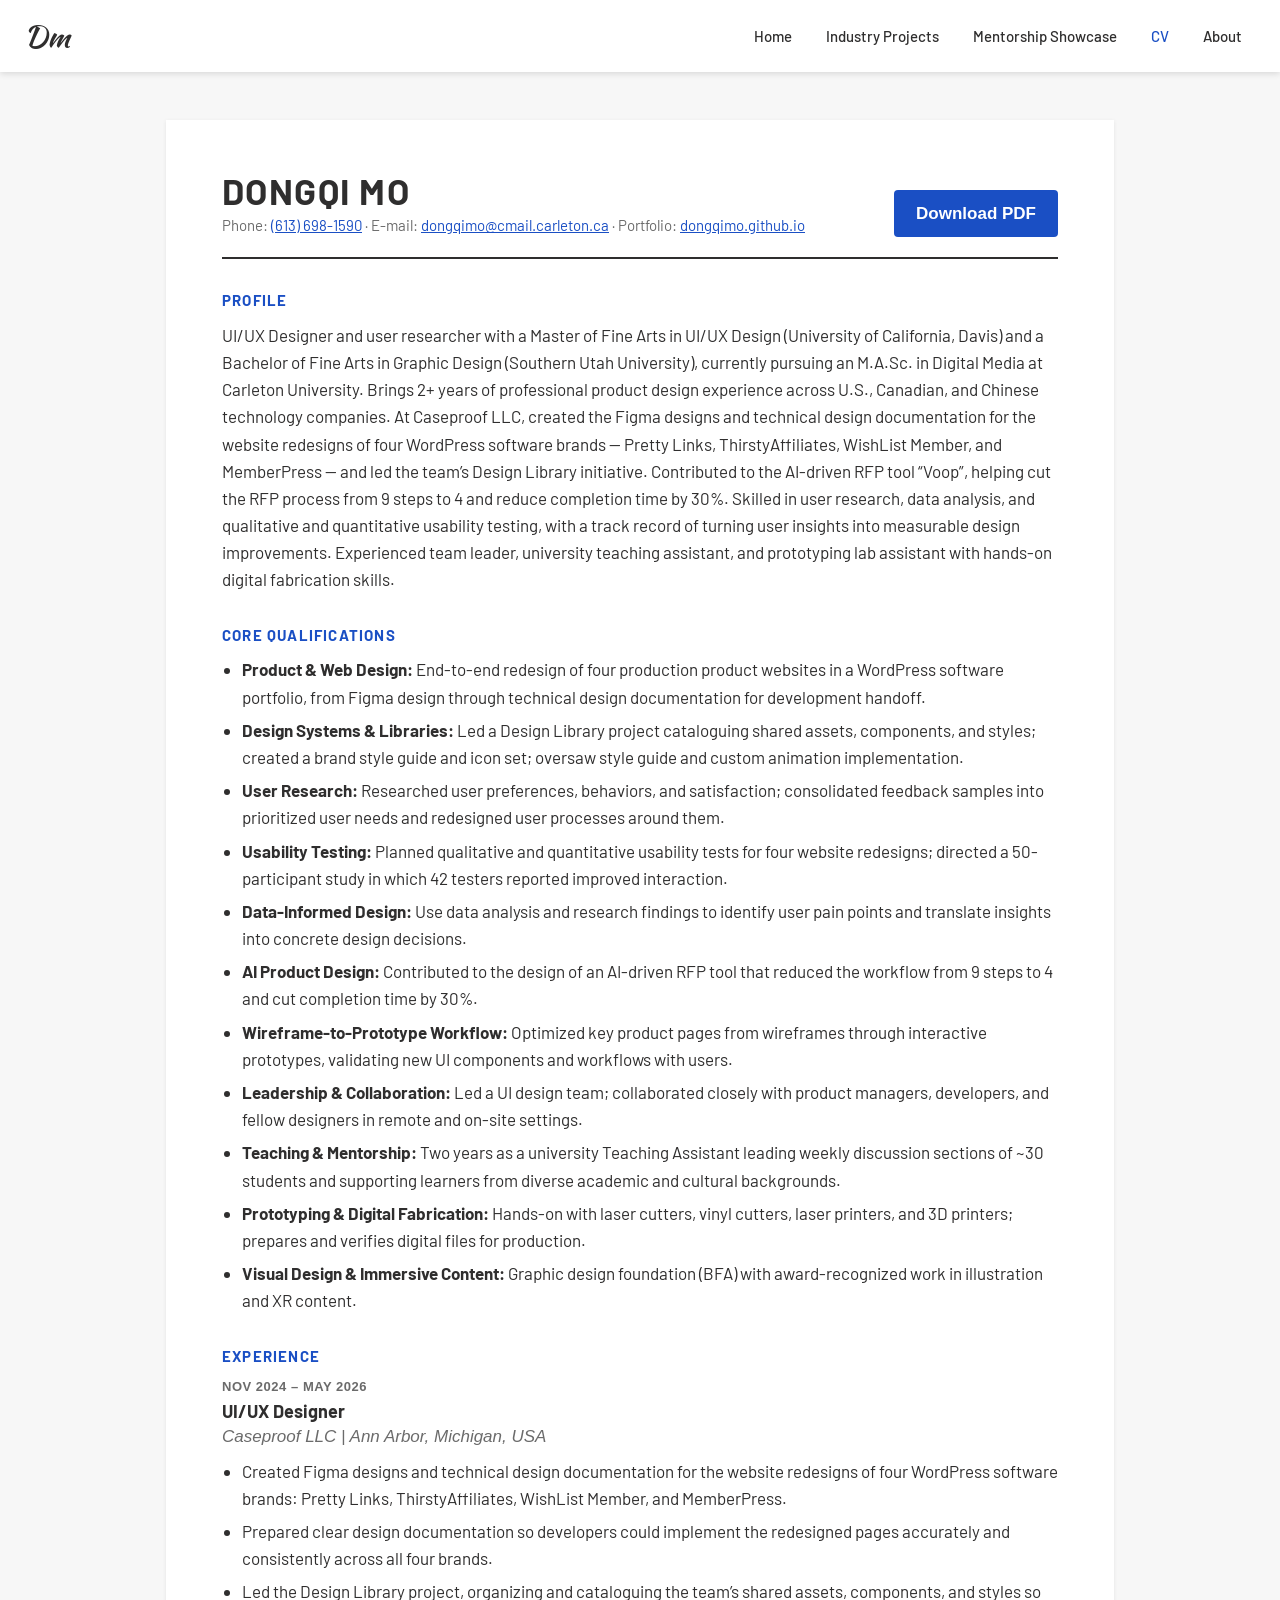
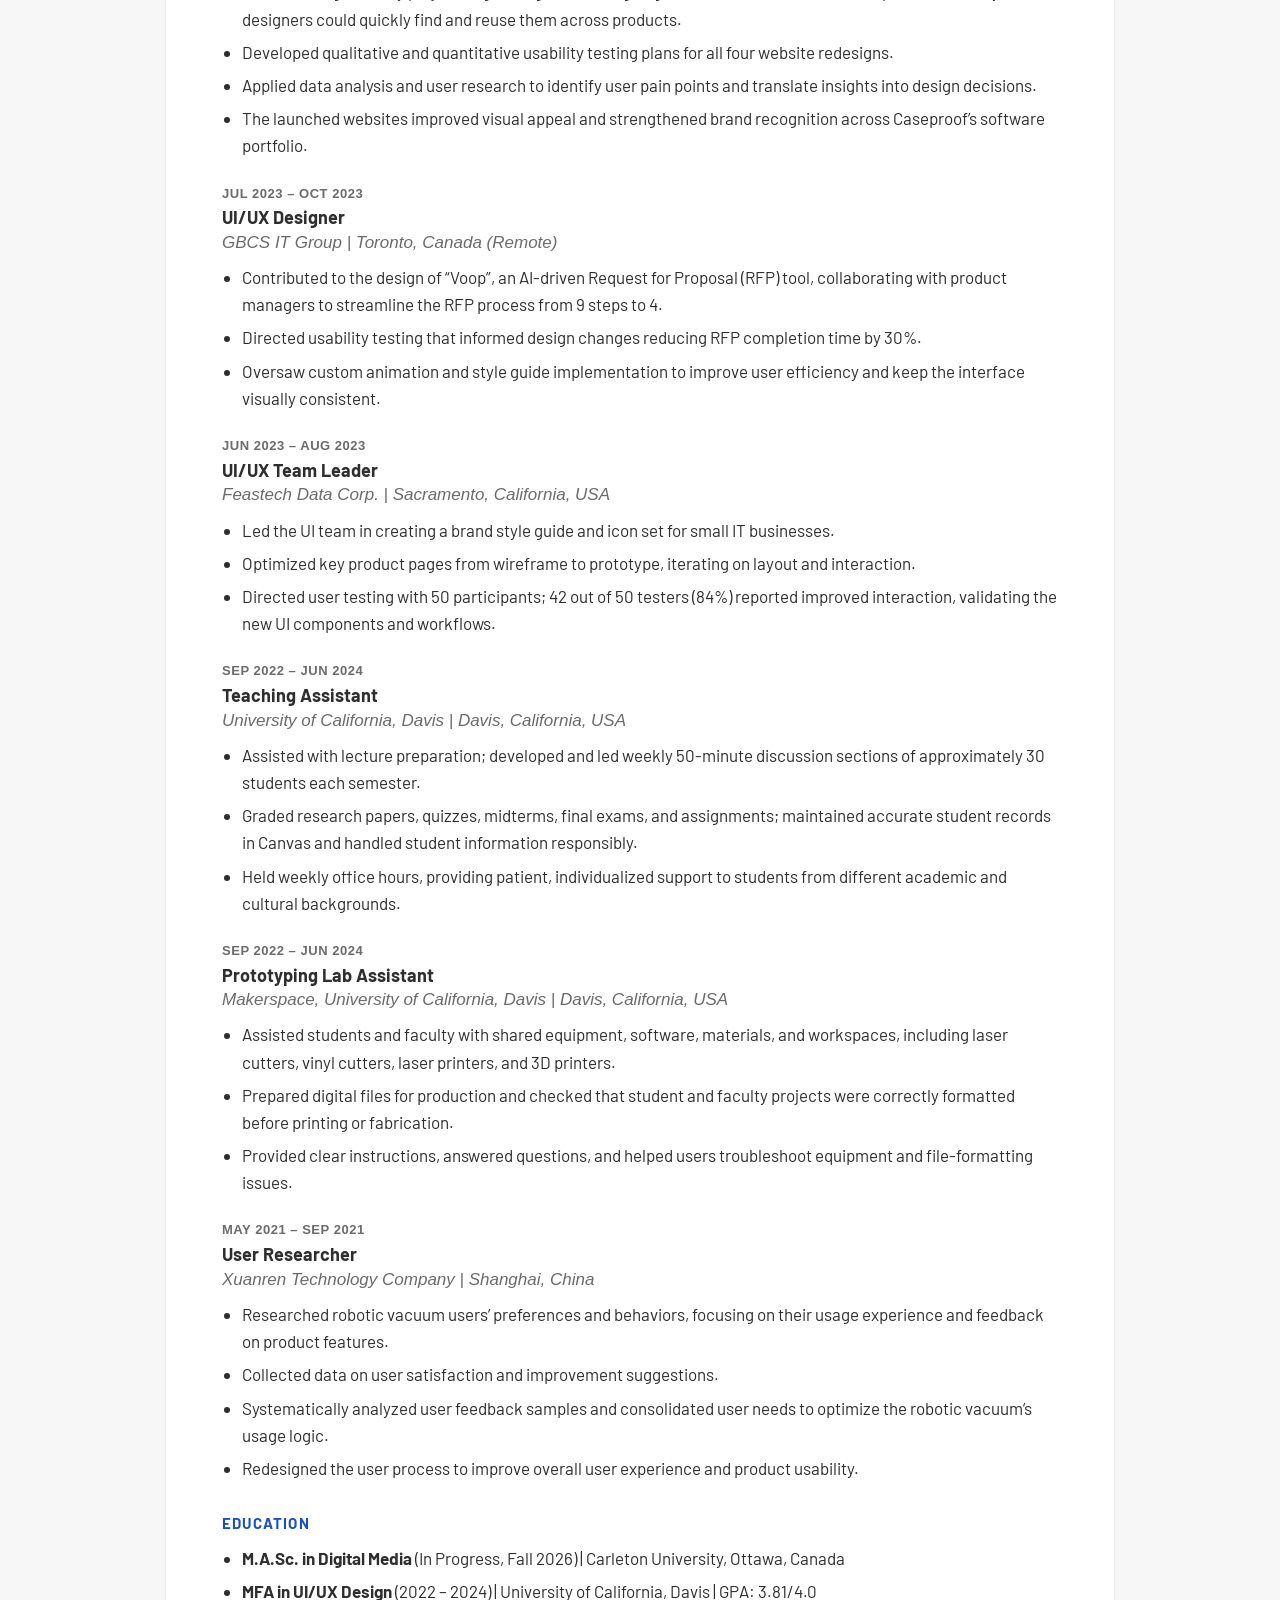
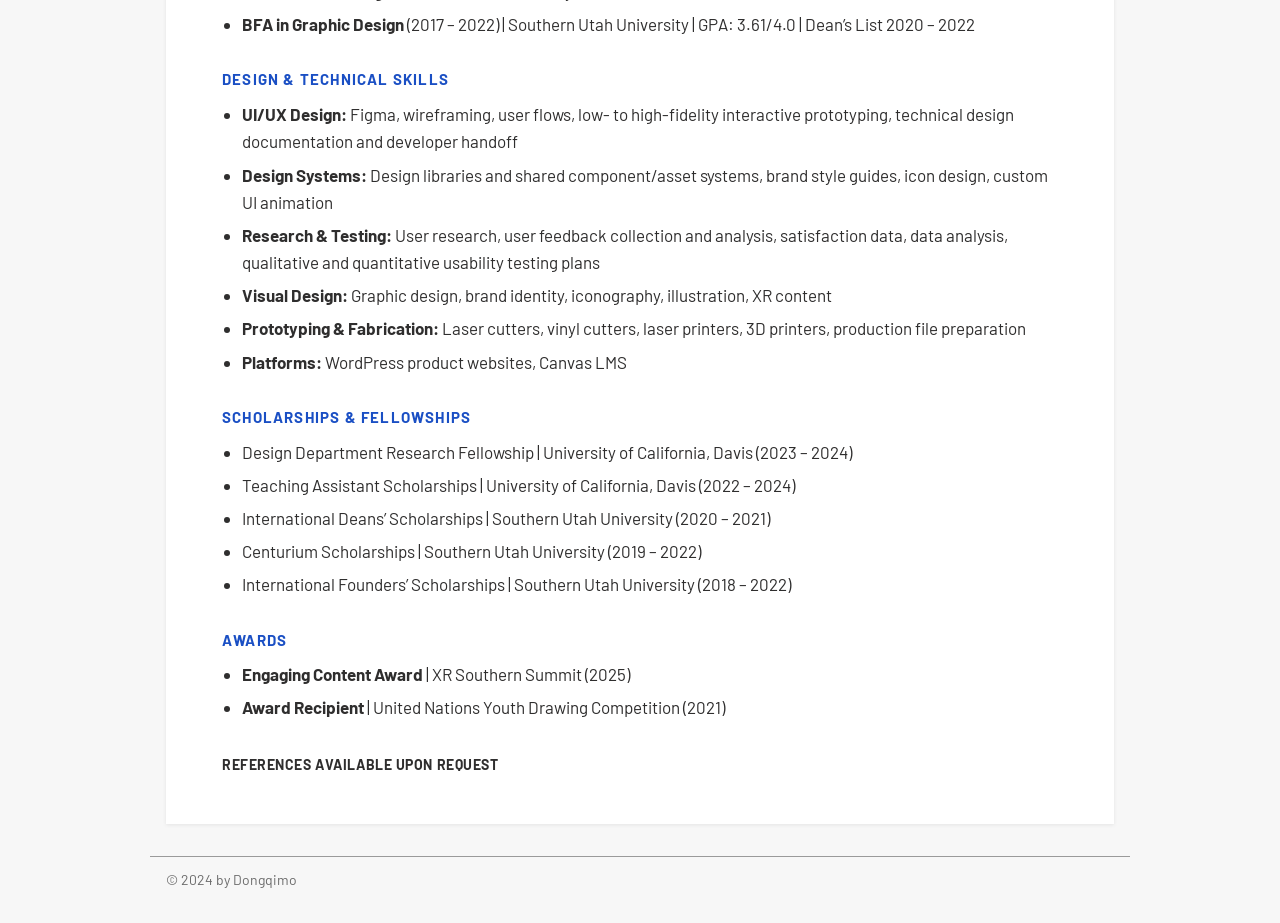
==== commit 6eb4363d: "Update contact info and portfolio URL - About: phone and email now match the resume - Resume PDF and" ====
--- a/cv.html
+++ b/cv.html
@@ -30,7 +30,7 @@
     <header class="cv-head">
       <div>
         <h1>Dongqi Mo</h1>
-        <p class="cv-contact">Phone: <a href="tel:+16136981590">(613) 698-1590</a> · E-mail: <a href="mailto:dongqimo@cmail.carleton.ca">dongqimo@cmail.carleton.ca</a></p>
+        <p class="cv-contact">Phone: <a href="tel:+16136981590">(613) 698-1590</a> · E-mail: <a href="mailto:dongqimo@cmail.carleton.ca">dongqimo@cmail.carleton.ca</a> · Portfolio: <a href="https://dongqimo.github.io/">dongqimo.github.io</a></p>
       </div>
       <a class="button" href="Dongqi_Mo_Resume.pdf" download>Download PDF</a>
     </header>
